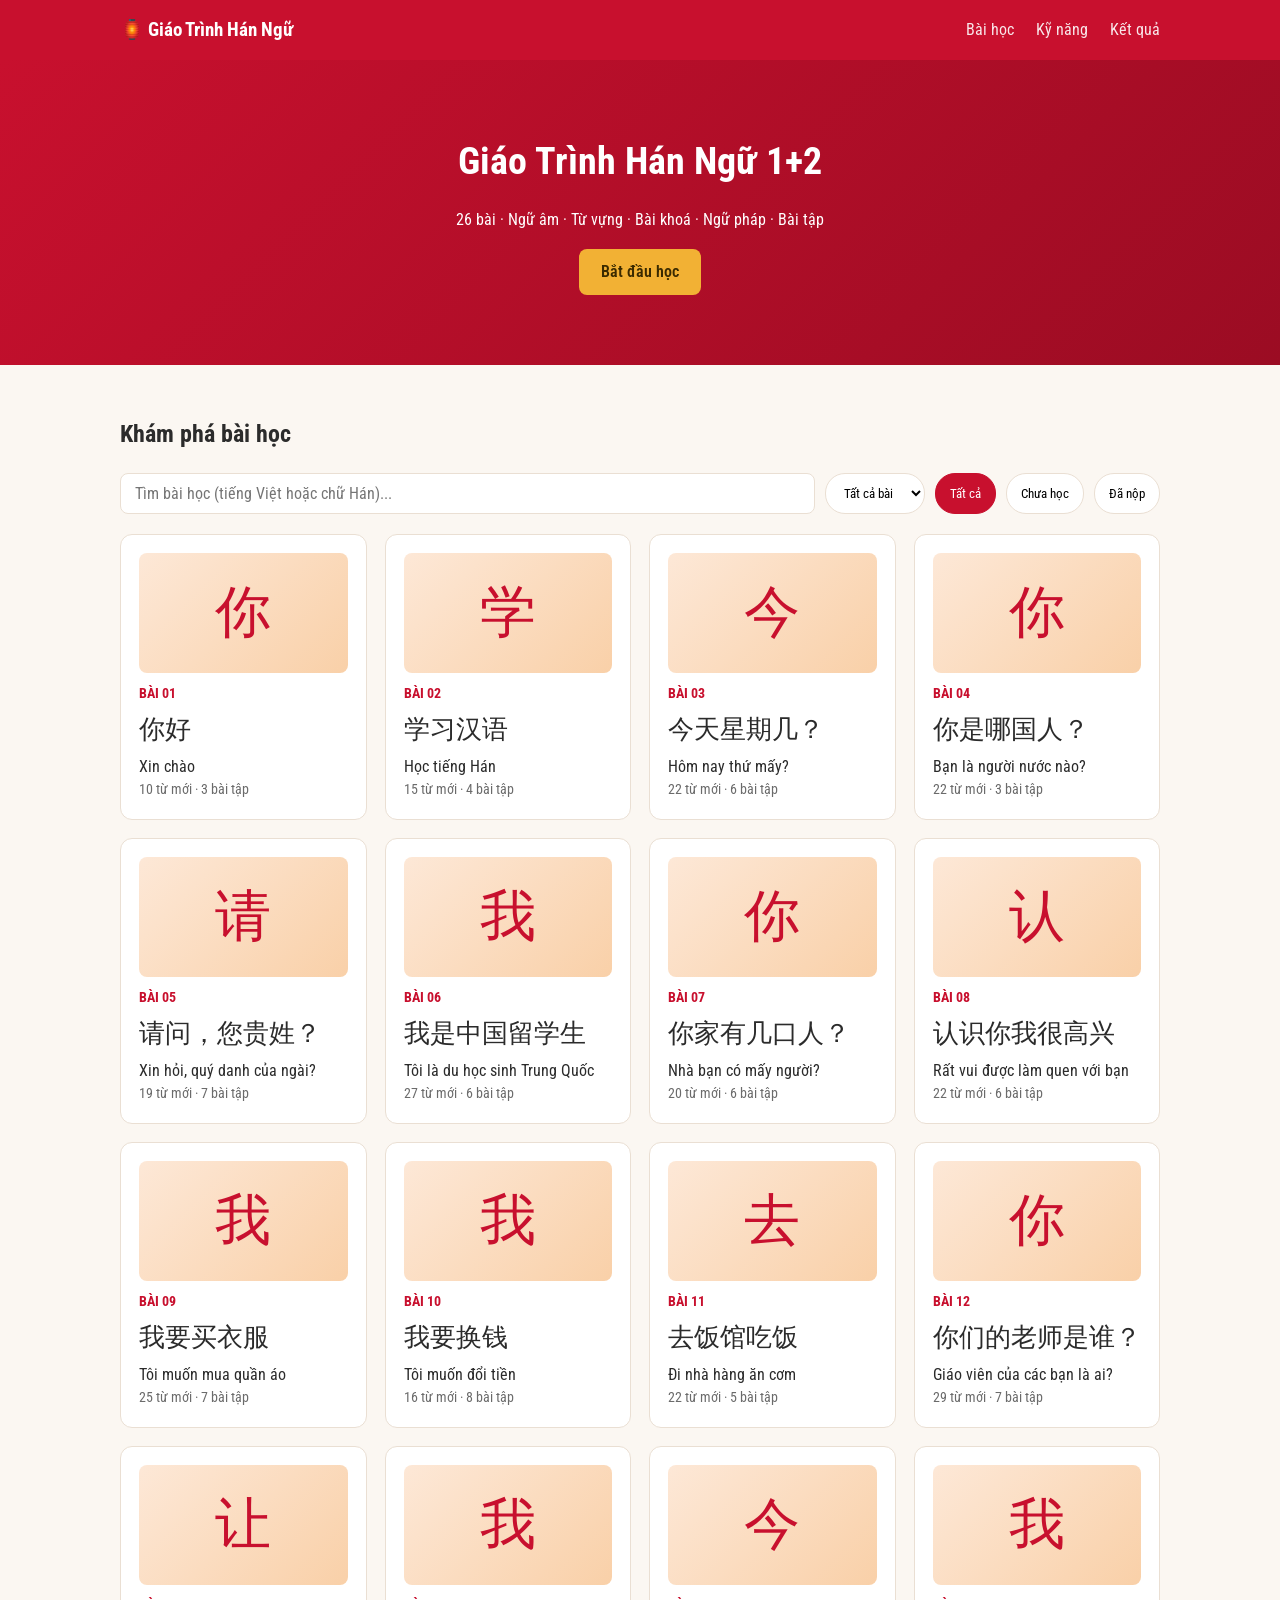
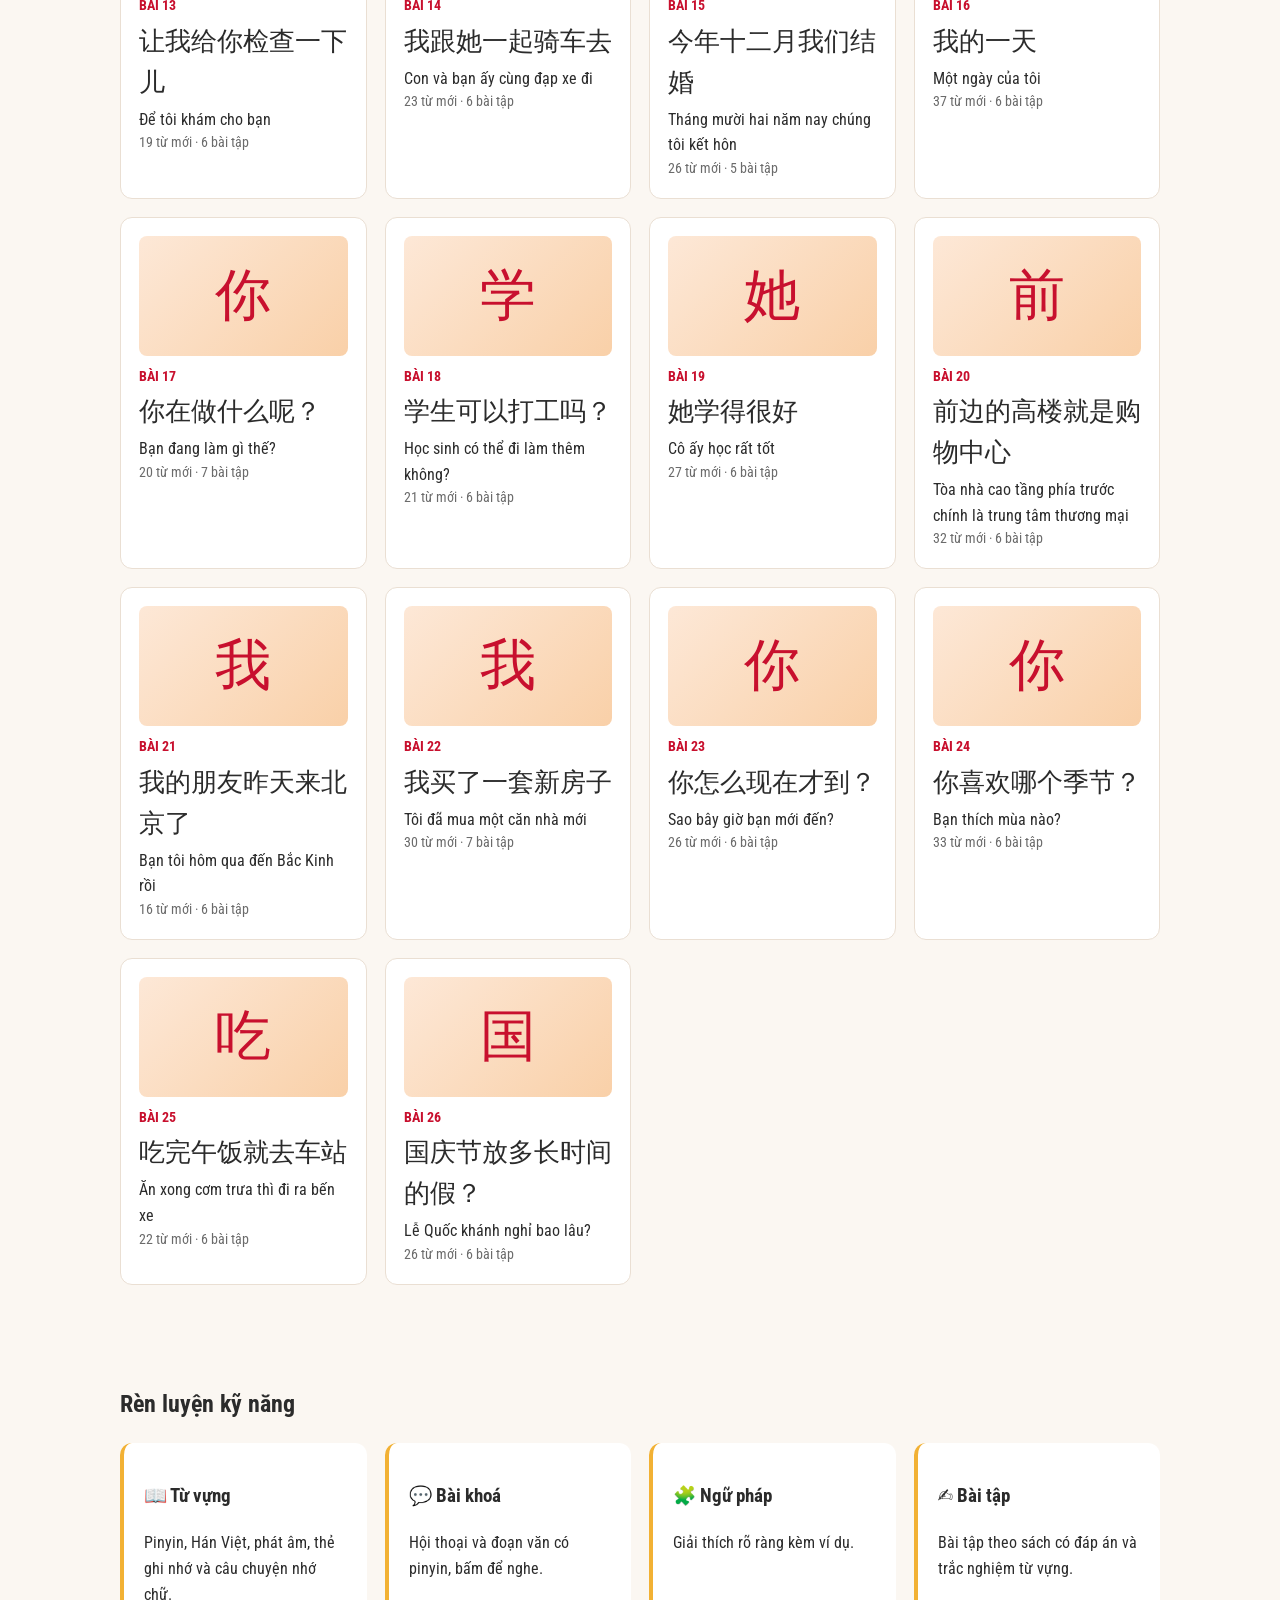
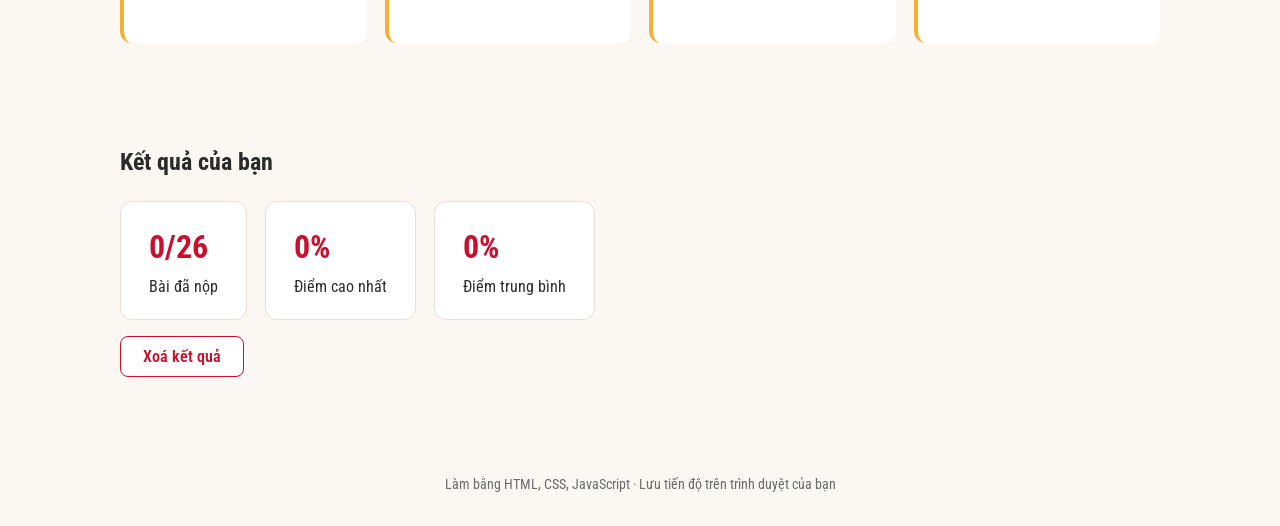
==== index.html @ 161ef657 "Add files via upload" ====
<!DOCTYPE html>
<html lang="vi">
<head>
  <meta charset="UTF-8">
  <meta name="viewport" content="width=device-width, initial-scale=1.0">
  <title>Giáo Trình Hán Ngữ</title>
  <link rel="preconnect" href="https://fonts.googleapis.com">
  <link rel="preconnect" href="https://fonts.gstatic.com" crossorigin>
  <link rel="stylesheet" href="https://fonts.googleapis.com/css2?family=Roboto+Condensed:wght@400;600;700&display=swap">
  <link rel="stylesheet" href="style.css?v=5">
</head>
<body>
  <header>
    <div class="container">
      <a class="logo" href="index.html">🏮 Giáo Trình Hán Ngữ</a>
      <nav>
        <a href="#lessons">Bài học</a>
        <a href="#skills">Kỹ năng</a>
        <a href="#results">Kết quả</a>
      </nav>
    </div>
  </header>

  <div class="hero">
    <div class="container">
      <h1>Giáo Trình Hán Ngữ 1+2</h1>
      <p>26 bài · Ngữ âm · Từ vựng · Bài khoá · Ngữ pháp · Bài tập</p>
      <a class="btn" href="#lessons">Bắt đầu học</a>
    </div>
  </div>

  <main class="container">
    <section id="lessons">
      <h2>Khám phá bài học</h2>
      <div class="toolbar">
        <input id="search" type="search" placeholder="Tìm bài học (tiếng Việt hoặc chữ Hán)...">
        <select id="levelSelect" class="chip"></select>
        <button class="chip active" data-filter="all">Tất cả</button>
        <button class="chip" data-filter="todo">Chưa học</button>
        <button class="chip" data-filter="done">Đã nộp</button>
      </div>
      <div id="lessonGrid" class="grid"></div>
      <p id="empty" class="empty" hidden>Không có bài học phù hợp.</p>
    </section>

    <section id="skills">
      <h2>Rèn luyện kỹ năng</h2>
      <div class="skills">
        <div class="skill"><h3>📖 Từ vựng</h3><p>Pinyin, Hán Việt, phát âm, thẻ ghi nhớ và câu chuyện nhớ chữ.</p></div>
        <div class="skill"><h3>💬 Bài khoá</h3><p>Hội thoại và đoạn văn có pinyin, bấm để nghe.</p></div>
        <div class="skill"><h3>🧩 Ngữ pháp</h3><p>Giải thích rõ ràng kèm ví dụ.</p></div>
        <div class="skill"><h3>✍️ Bài tập</h3><p>Bài tập theo sách có đáp án và trắc nghiệm từ vựng.</p></div>
      </div>
    </section>

    <section id="results">
      <h2>Kết quả của bạn</h2>
      <div class="stats">
        <div class="stat"><b id="statDone">0</b>Bài đã nộp</div>
        <div class="stat"><b id="statBest">0%</b>Điểm cao nhất</div>
        <div class="stat"><b id="statAvg">0%</b>Điểm trung bình</div>
      </div>
      <p><button class="btn secondary" id="resetBtn">Xoá kết quả</button></p>
    </section>
  </main>

  <footer>Làm bằng HTML, CSS, JavaScript · Lưu tiến độ trên trình duyệt của bạn</footer>

  <script src="data/index.js"></script>
  <script src="app.js"></script>
</body>
</html>
---- style.css ----
:root {
  --red: #c8102e; --red-dark: #9b0c23; --gold: #f2b134;
  --bg: #fbf7f2; --card: #fff; --text: #2b2b2b; --muted: #6b6b6b;
  --line: #eadfd3; --ok: #2e7d32; --bad: #c62828;
}
* { box-sizing: border-box; }
body { margin: 0; font-family: "Roboto Condensed", "Segoe UI", system-ui, sans-serif; background: var(--bg); color: var(--text); line-height: 1.6; }
button, input, select, textarea, pre { font-family: inherit; }
a { color: inherit; }
/* Chữ Hán: Roboto Condensed không có chữ Hán nên trình duyệt tự dùng font Trung bên dưới */
.zh { font-family: "Roboto Condensed", "Noto Sans SC", "Microsoft YaHei", sans-serif; }
.container { max-width: 1080px; margin: 0 auto; padding: 0 20px; }

/* Header */
header { background: var(--red); color: #fff; position: sticky; top: 0; z-index: 10; }
header .container { display: flex; align-items: center; justify-content: space-between; height: 60px; }
.logo { font-weight: 700; font-size: 1.2rem; text-decoration: none; }
nav a { margin-left: 18px; text-decoration: none; opacity: .9; }
nav a:hover { opacity: 1; text-decoration: underline; }

/* Hero */
.hero { background: linear-gradient(135deg, var(--red), var(--red-dark)); color: #fff; padding: 70px 0; text-align: center; }
.hero h1 { font-size: 2.4rem; margin: 0 0 10px; }
.btn { display: inline-block; background: var(--gold); color: #3a2a00; padding: 10px 22px; border-radius: 8px; border: 0; font-weight: 600; text-decoration: none; cursor: pointer; font-size: 1rem; }
.btn.secondary { background: #fff; color: var(--red); border: 1px solid var(--red); }

section { padding: 50px 0; }
h2 { margin-top: 0; }

/* Lessons */
.toolbar { display: flex; flex-wrap: wrap; gap: 10px; margin-bottom: 20px; }
.toolbar input { flex: 1; min-width: 200px; padding: 10px 14px; border: 1px solid var(--line); border-radius: 8px; font-size: 1rem; }
.chip { padding: 8px 14px; border-radius: 20px; border: 1px solid var(--line); background: #fff; cursor: pointer; }
.chip.active { background: var(--red); color: #fff; border-color: var(--red); }
.grid { display: grid; grid-template-columns: repeat(auto-fill, minmax(220px, 1fr)); gap: 18px; }
.card { background: var(--card); border: 1px solid var(--line); border-radius: 12px; padding: 18px; text-decoration: none; transition: transform .15s, box-shadow .15s; display: block; }
.card:hover { transform: translateY(-3px); box-shadow: 0 6px 18px rgba(0,0,0,.08); }
.thumb { width: 100%; height: 120px; object-fit: cover; border-radius: 8px; margin-bottom: 10px; background: linear-gradient(135deg, #fde8d7, #f9d0a8); color: var(--red); font-size: 3.5rem; display: flex; align-items: center; justify-content: center; }
.hw-wrap { display: flex; flex-wrap: wrap; gap: 24px; align-items: flex-start; }
.hw-chars { display: flex; flex-wrap: wrap; gap: 8px; margin-bottom: 14px; }
.hw-char { font-size: 1.4rem; padding: 6px 12px; border: 1px solid var(--line); border-radius: 8px; background: #fff; cursor: pointer; }
.hw-char.active { background: var(--red); color: #fff; border-color: var(--red); }
#hwTarget { background: #fff; border: 2px solid var(--line); border-radius: 12px; }
.hw-buttons { display: flex; flex-wrap: wrap; gap: 8px; margin-top: 12px; }
.table-wrap { overflow-x: auto; margin: 10px 0 16px; }
.md-table { width: auto; min-width: 50%; }
.md-table td { padding: 6px 12px; }
.say { cursor: pointer; }
.say:hover { background: #fff8e8; }
.vocab-hz { font-size: 1.4rem; white-space: nowrap; }
.muted { color: var(--muted); }
.panel h3 { color: var(--red); margin-top: 28px; }
.panel h4 { margin: 18px 0 6px; }
.panel p { margin: 6px 0; }
.zh-line { font-size: 1.15rem; }
.bullet { padding-left: 4px; }
.label { font-weight: 600; color: var(--muted); }
.text-zh { font-size: 1.25rem; }
.dialog .line { border-bottom: 1px dashed var(--line); padding-bottom: 8px; }
.dialog .line:last-child { border-bottom: 0; }
input.blank { width: 90px; border: 0; border-bottom: 2px solid var(--red); background: #fff8e8; font-size: 1rem; padding: 2px 6px; margin: 0 2px; }
.answer-box { width: 100%; padding: 8px 10px; font-size: 1.05rem; border: 1px solid var(--line); border-radius: 8px; margin: 4px 0 10px; font-family: inherit; }
details.answer { margin: 10px 0 24px; }
details.answer summary { cursor: pointer; color: var(--ok); font-weight: 600; }
details.answer pre { background: #f1f8f1; border-radius: 8px; padding: 12px; white-space: pre-wrap; font-size: 1.05rem; }
.opt.picked { outline: 2px solid var(--red); }
.book-page { display: block; max-width: 100%; margin: 0 auto 16px; border: 1px solid var(--line); border-radius: 6px; }
hr { border: 0; border-top: 1px solid var(--line); margin: 24px 0; }
.num { color: var(--red); font-weight: 700; font-size: .85rem; }
.story-grid { display: grid; grid-template-columns: repeat(auto-fill, minmax(260px, 1fr)); gap: 14px; }
.story-card { background: #fff; border: 1px solid var(--line); border-left: 4px solid var(--gold); border-radius: 12px; padding: 14px 16px; }
.story-head { display: flex; align-items: center; gap: 14px; }
.story-hz { font-size: 2.4rem; color: var(--red); line-height: 1.1; }
.story-parts { background: #fff8e8; border-radius: 8px; padding: 6px 10px; margin: 10px 0 6px; font-size: .9rem; }
.story-card summary { cursor: pointer; color: var(--red); font-weight: 600; margin-top: 6px; }
.story-text { margin: 8px 0 0; font-size: .95rem; }
.card .num { color: var(--red); font-weight: 700; font-size: .85rem; }
.card .title { font-size: 1.6rem; margin: 4px 0; }
.card .meta { color: var(--muted); font-size: .85rem; }
.badge { display: inline-block; background: var(--ok); color: #fff; font-size: .75rem; padding: 2px 8px; border-radius: 10px; margin-top: 6px; }
.empty { color: var(--muted); }

.skills { display: grid; grid-template-columns: repeat(auto-fit, minmax(200px, 1fr)); gap: 18px; }
.skill { background: #fff; border-radius: 12px; padding: 20px; border-left: 4px solid var(--gold); }
.stats { display: flex; gap: 18px; flex-wrap: wrap; }
.stat { background: #fff; border-radius: 12px; padding: 20px 28px; border: 1px solid var(--line); }
.stat b { display: block; font-size: 2rem; color: var(--red); }

/* Lesson page */
.tabs { display: flex; gap: 6px; border-bottom: 2px solid var(--line); margin-bottom: 24px; flex-wrap: wrap; }
.tab { padding: 10px 16px; border: 0; background: none; cursor: pointer; font-size: 1rem; border-bottom: 3px solid transparent; margin-bottom: -2px; }
.tab.active { border-color: var(--red); color: var(--red); font-weight: 600; }
.panel { display: none; } .panel.active { display: block; }
table { width: 100%; border-collapse: collapse; background: #fff; border-radius: 10px; overflow: hidden; }
td, th { padding: 10px 12px; border-bottom: 1px solid var(--line); text-align: left; }
.speak { border: 0; background: none; cursor: pointer; font-size: 1.1rem; }
.flash { width: 280px; height: 180px; margin: 20px auto; perspective: 800px; cursor: pointer; }
.flash-inner { position: relative; width: 100%; height: 100%; transition: transform .5s; transform-style: preserve-3d; }
.flash.flipped .flash-inner { transform: rotateY(180deg); }
.face { position: absolute; inset: 0; backface-visibility: hidden; background: #fff; border: 2px solid var(--red); border-radius: 14px; display: flex; flex-direction: column; align-items: center; justify-content: center; }
.face.back { transform: rotateY(180deg); background: #fff8e8; }
.face .big { font-size: 3rem; }
.center { text-align: center; }
.box { background: #fff; border: 1px solid var(--line); border-radius: 12px; padding: 18px; margin-bottom: 16px; }
.py { color: var(--muted); font-size: .9rem; }
.line { display: flex; gap: 10px; margin-bottom: 12px; }
.who { font-weight: 700; color: var(--red); min-width: 24px; }
.opts { display: grid; grid-template-columns: 1fr 1fr; gap: 8px; margin-top: 8px; }
.opt { padding: 10px; border: 1px solid var(--line); border-radius: 8px; background: #fff; cursor: pointer; font-size: 1rem; }
.opt.ok { background: #e8f5e9; border-color: var(--ok); } .opt.bad { background: #ffebee; border-color: var(--bad); }
input.answer { width: 100%; padding: 10px; font-size: 1.1rem; border: 1px solid var(--line); border-radius: 8px; margin-top: 6px; }
.fb-ok { color: var(--ok); } .fb-bad { color: var(--bad); }
.result { font-size: 1.3rem; font-weight: 700; margin-top: 16px; }
footer { text-align: center; padding: 30px; color: var(--muted); font-size: .9rem; }
@media (max-width: 600px) { nav a { margin-left: 10px; font-size: .9rem; } .hero h1 { font-size: 1.8rem; } .opts { grid-template-columns: 1fr; } }
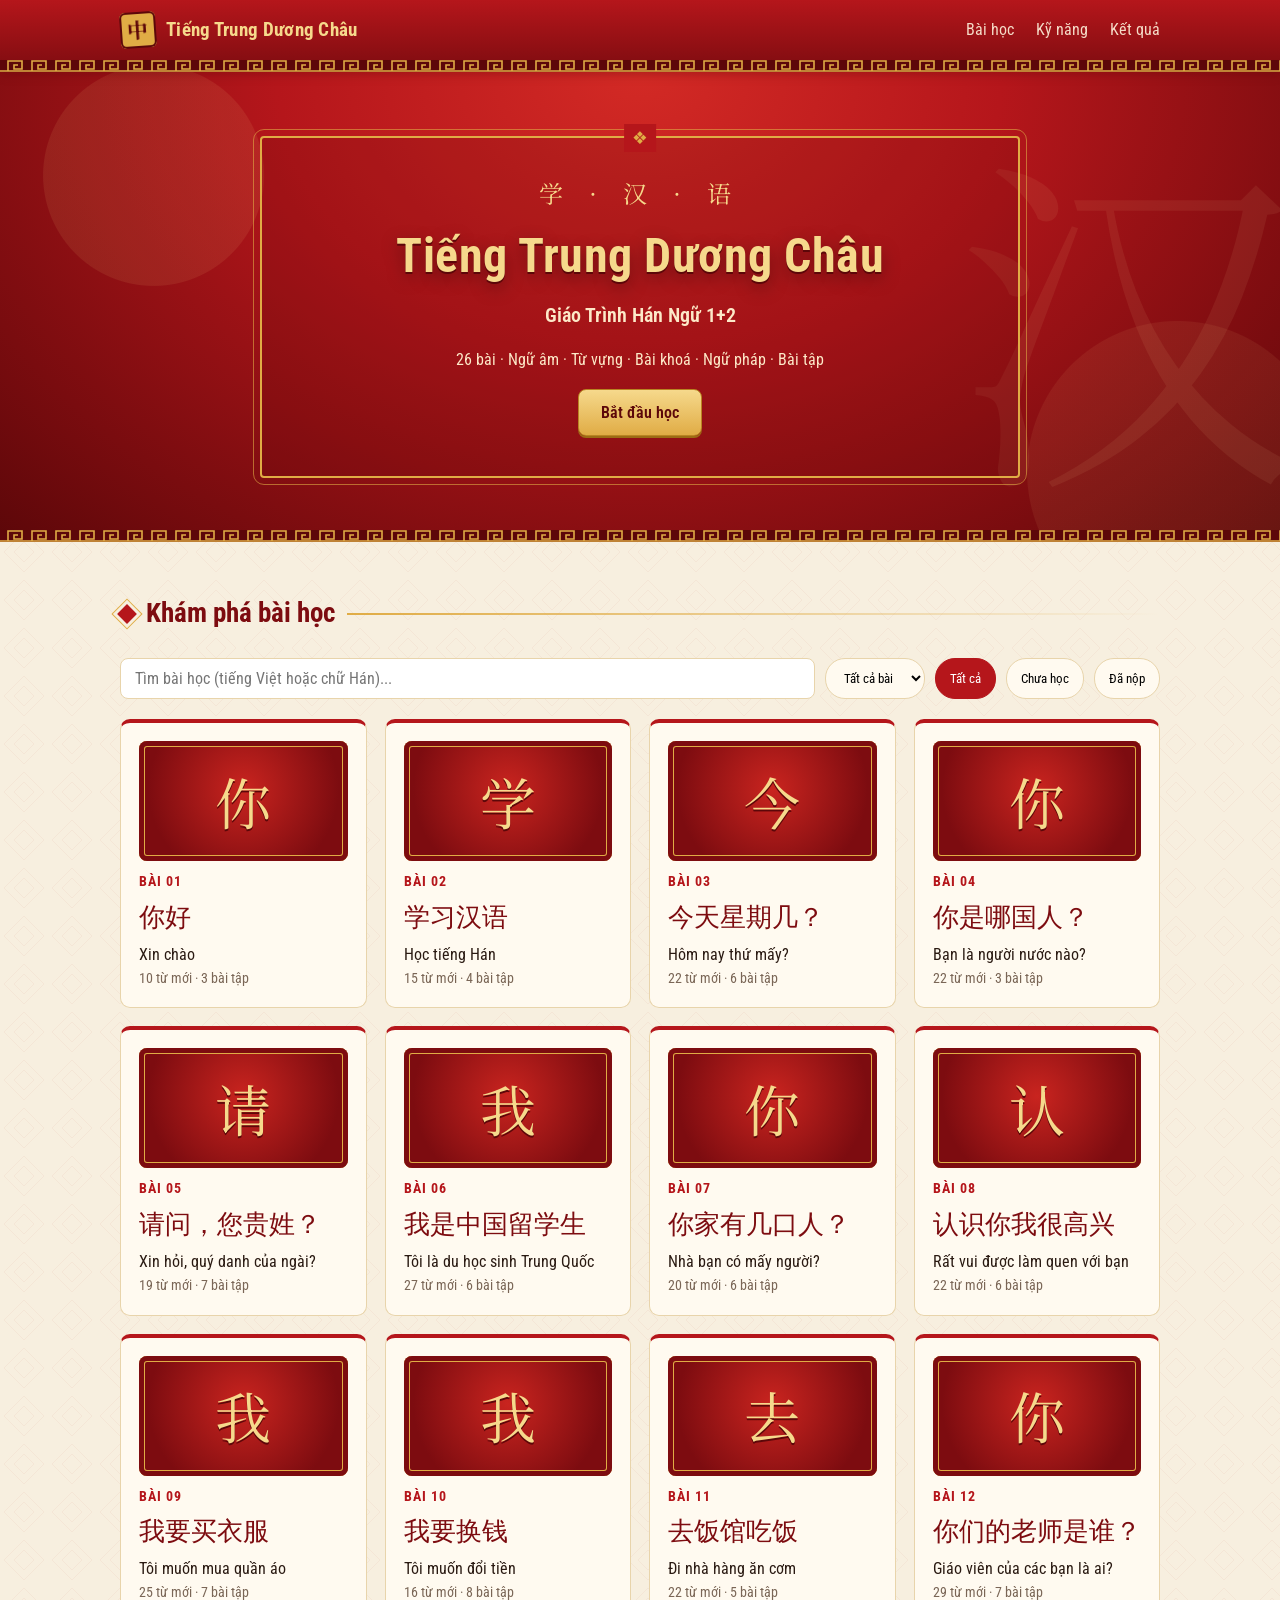
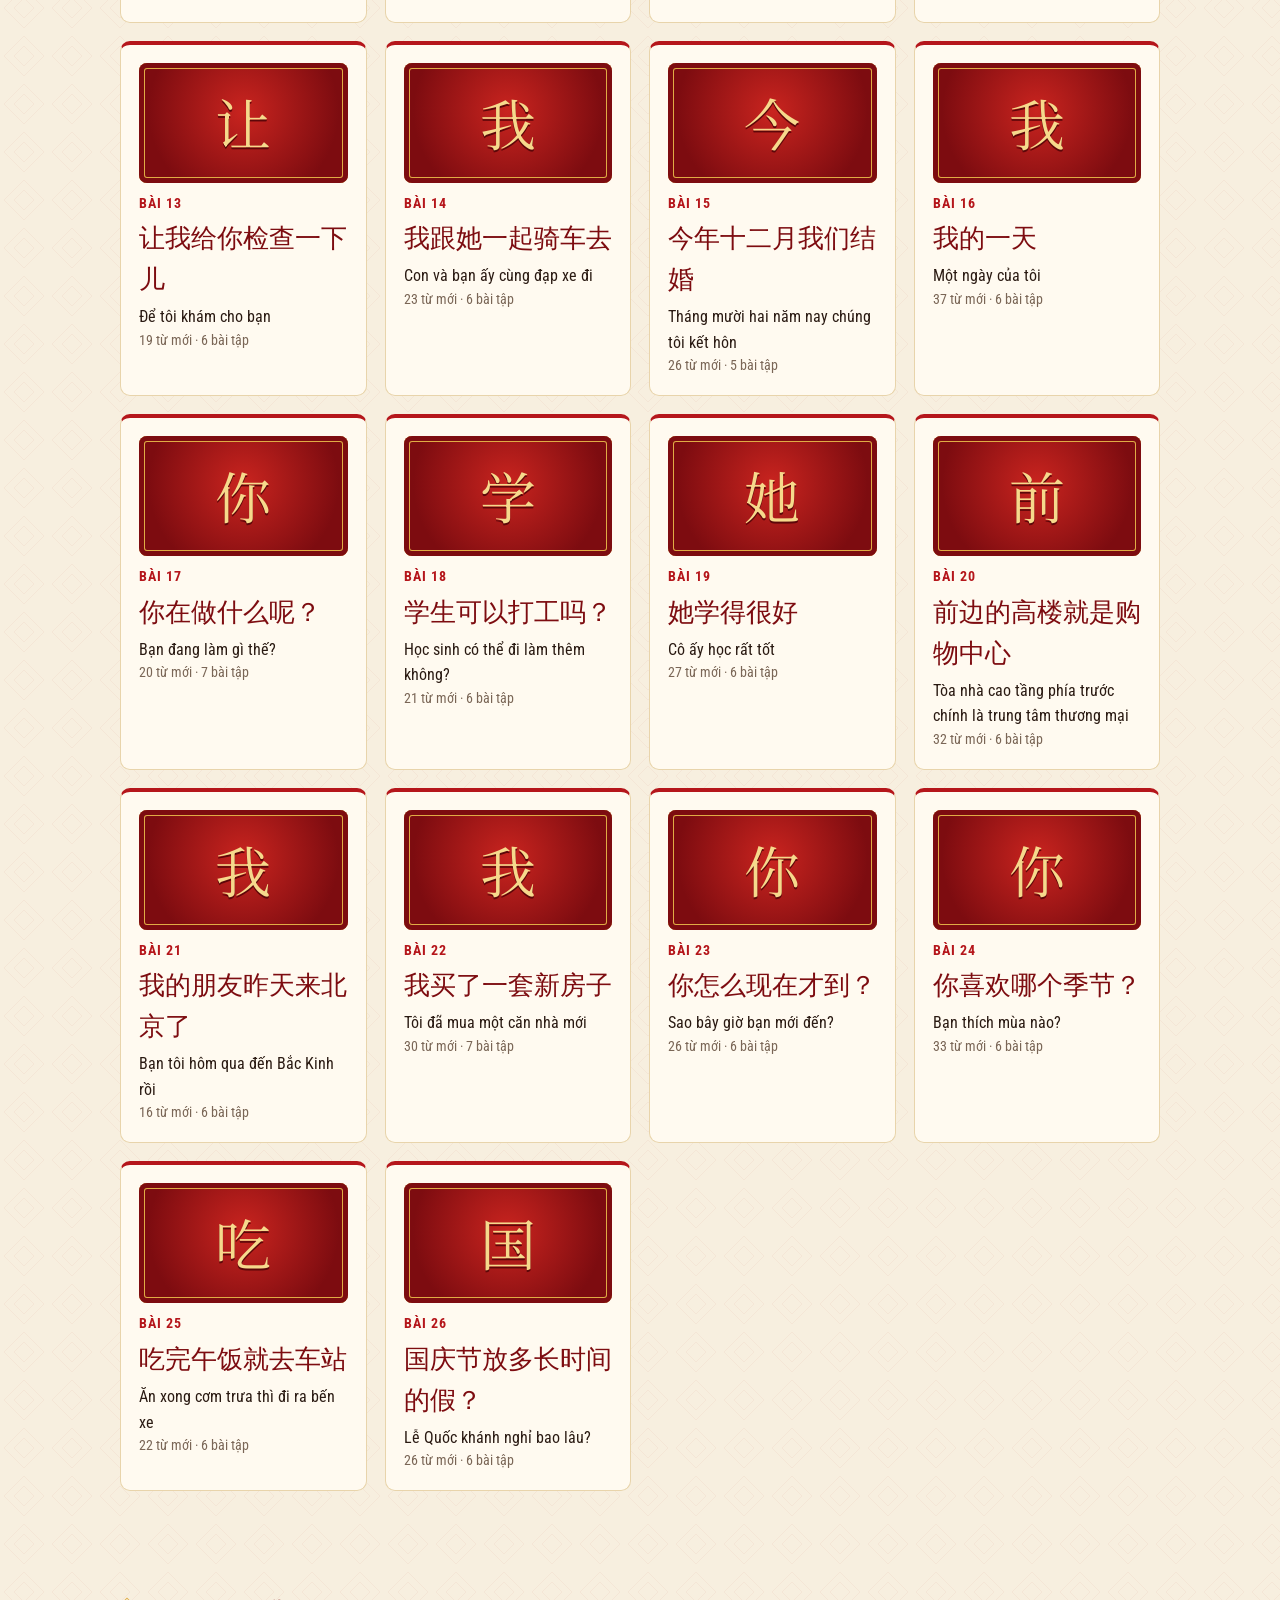
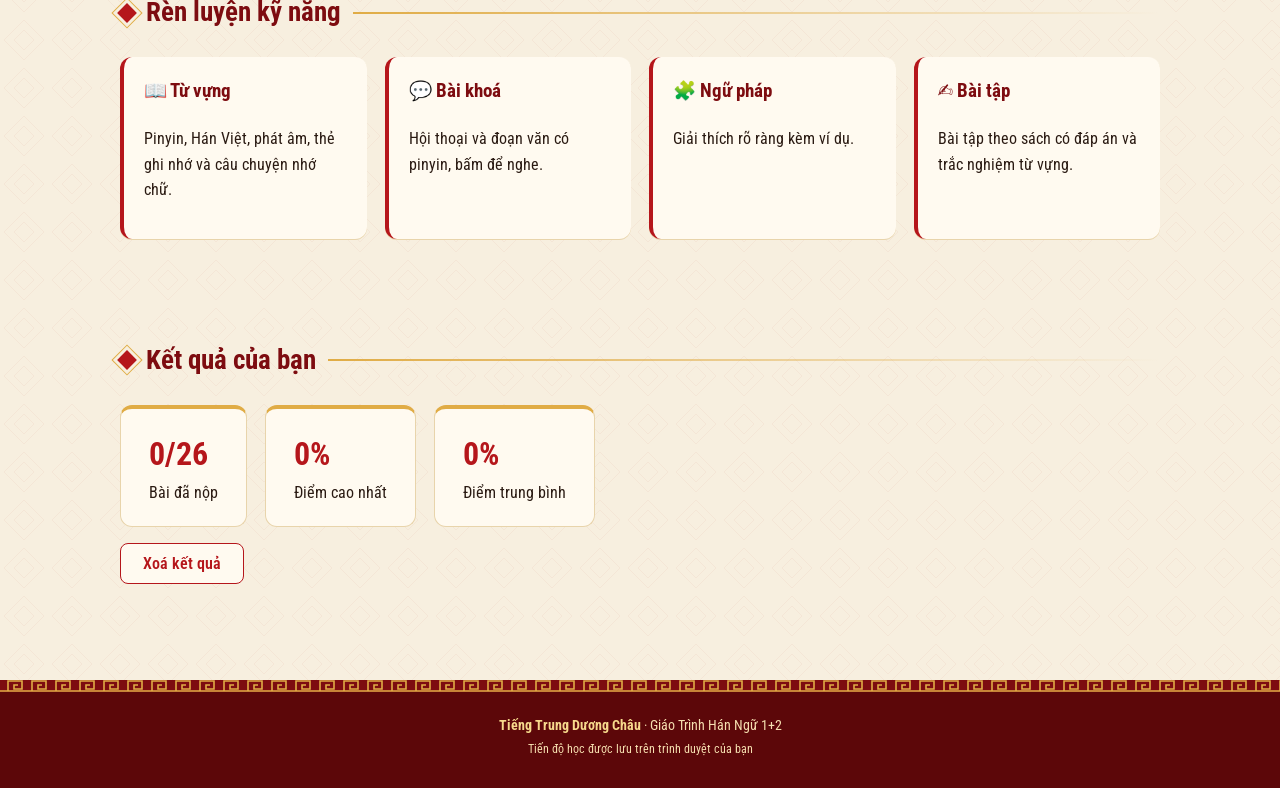
==== commit 81ab7dba: "Add files via upload" ====
--- a/index.html
+++ b/index.html
@@ -3,16 +3,16 @@
 <head>
   <meta charset="UTF-8">
   <meta name="viewport" content="width=device-width, initial-scale=1.0">
-  <title>Giáo Trình Hán Ngữ</title>
+  <title>Tiếng Trung Dương Châu · Giáo Trình Hán Ngữ 1+2</title>
   <link rel="preconnect" href="https://fonts.googleapis.com">
   <link rel="preconnect" href="https://fonts.gstatic.com" crossorigin>
-  <link rel="stylesheet" href="https://fonts.googleapis.com/css2?family=Roboto+Condensed:wght@400;600;700&display=swap">
-  <link rel="stylesheet" href="style.css?v=5">
+  <link rel="stylesheet" href="https://fonts.googleapis.com/css2?family=Roboto+Condensed:wght@400;600;700&family=Noto+Serif+SC:wght@700&display=swap">
+  <link rel="stylesheet" href="style.css?v=8">
 </head>
 <body>
   <header>
     <div class="container">
-      <a class="logo" href="index.html">🏮 Giáo Trình Hán Ngữ</a>
+      <a class="logo" href="index.html"><span class="seal zh">中</span>Tiếng Trung Dương Châu</a>
       <nav>
         <a href="#lessons">Bài học</a>
         <a href="#skills">Kỹ năng</a>
@@ -23,9 +23,13 @@
 
   <div class="hero">
     <div class="container">
-      <h1>Giáo Trình Hán Ngữ 1+2</h1>
-      <p>26 bài · Ngữ âm · Từ vựng · Bài khoá · Ngữ pháp · Bài tập</p>
-      <a class="btn" href="#lessons">Bắt đầu học</a>
+      <div class="hero-frame">
+        <div class="hero-kicker zh">学 · 汉 · 语</div>
+        <h1>Tiếng Trung Dương Châu</h1>
+        <p class="hero-sub">Giáo Trình Hán Ngữ 1+2</p>
+        <p>26 bài · Ngữ âm · Từ vựng · Bài khoá · Ngữ pháp · Bài tập</p>
+        <a class="btn" href="#lessons">Bắt đầu học</a>
+      </div>
     </div>
   </div>
 
@@ -64,7 +68,7 @@
     </section>
   </main>
 
-  <footer>Làm bằng HTML, CSS, JavaScript · Lưu tiến độ trên trình duyệt của bạn</footer>
+  <footer><b>Tiếng Trung Dương Châu</b> · Giáo Trình Hán Ngữ 1+2<br><small>Tiến độ học được lưu trên trình duyệt của bạn</small></footer>
 
   <script src="data/index.js"></script>
   <script src="app.js"></script>
--- a/style.css
+++ b/style.css
@@ -113,3 +113,117 @@
 .result { font-size: 1.3rem; font-weight: 700; margin-top: 16px; }
 footer { text-align: center; padding: 30px; color: var(--muted); font-size: .9rem; }
 @media (max-width: 600px) { nav a { margin-left: 10px; font-size: .9rem; } .hero h1 { font-size: 1.8rem; } .opts { grid-template-columns: 1fr; } }
+
+/* =====================================================================
+   THEME: Đỏ phong cách Trung Quốc
+   (đặt cuối file để ghi đè các kiểu ở trên — muốn bỏ theme thì xoá cả khối này)
+   ===================================================================== */
+:root {
+  --red: #b5161b; --red-dark: #7d0c10; --red-deep: #5c0709;
+  --gold: #e0ac45; --gold-light: #f6d98c;
+  --bg: #f7efdf; --card: #fffaf0; --text: #2a1a12; --muted: #7a6656;
+  --line: #e8d4ab;
+  --fret: url("data:image/svg+xml,%3Csvg xmlns='http://www.w3.org/2000/svg' width='24' height='12' viewBox='0 0 24 12'%3E%3Cpath d='M0 11H24M4 11V1h14v8h-8V5h4' fill='none' stroke='%23e0ac45' stroke-width='1.6'/%3E%3C/svg%3E");
+  --serif-zh: "Noto Serif SC", "SimSun", serif;
+}
+body {
+  background-color: var(--bg);
+  background-image: url("data:image/svg+xml,%3Csvg xmlns='http://www.w3.org/2000/svg' width='48' height='48' viewBox='0 0 48 48'%3E%3Cpath d='M24 4L44 24L24 44L4 24Z M24 14L34 24L24 34L14 24Z' fill='none' stroke='%23b5161b' stroke-opacity='.045'/%3E%3C/svg%3E");
+}
+
+/* Thanh trên cùng */
+header { background: linear-gradient(180deg, var(--red) 0%, var(--red-dark) 100%); box-shadow: 0 2px 10px rgba(92,7,9,.35); }
+header::after { content: ""; display: block; height: 12px; background: var(--fret) repeat-x center / 24px 12px, var(--red-deep); }
+.logo { display: inline-flex; align-items: center; gap: 10px; letter-spacing: .3px; color: var(--gold-light); }
+.seal { display: inline-flex; align-items: center; justify-content: center; width: 36px; height: 36px;
+  font-family: var(--serif-zh); font-size: 1.3rem; color: var(--red-deep); background: var(--gold);
+  border-radius: 6px; box-shadow: inset 0 0 0 2px var(--red-deep), inset 0 0 0 3px var(--gold); transform: rotate(-4deg); }
+nav a { color: #fff3dc; }
+
+/* Ảnh bìa trang chủ */
+.hero { position: relative; overflow: hidden; padding: 64px 0;
+  background:
+    radial-gradient(circle at 12% 22%, rgba(255,215,130,.09) 0 110px, transparent 111px),
+    radial-gradient(circle at 92% 85%, rgba(255,215,130,.07) 0 150px, transparent 151px),
+    radial-gradient(ellipse at 50% 0%, #d32a25 0%, var(--red) 40%, var(--red-deep) 100%); }
+.hero::before { content: "汉"; position: absolute; right: -2%; top: 50%; transform: translateY(-50%);
+  font-family: var(--serif-zh); font-size: 22rem; line-height: 1; color: rgba(255,220,150,.07); pointer-events: none; }
+.hero::after { content: ""; position: absolute; left: 0; right: 0; bottom: 0; height: 12px; background: var(--fret) repeat-x center / 24px 12px, var(--red-deep); }
+.hero-frame { position: relative; max-width: 760px; margin: 0 auto; padding: 36px 24px 40px;
+  border: 2px solid var(--gold); outline: 1px solid rgba(224,172,69,.6); outline-offset: 6px; border-radius: 4px;
+  background: rgba(92,7,9,.18); }
+.hero-frame::before, .hero-frame::after { content: "❖"; position: absolute; top: -14px; color: var(--gold); background: var(--red); padding: 0 8px; font-size: 1.1rem; }
+.hero-frame::before { left: 50%; transform: translateX(-50%); }
+.hero-frame::after { content: none; }
+.hero-kicker { font-family: var(--serif-zh); color: var(--gold-light); font-size: 1.5rem; letter-spacing: 10px; margin-bottom: 6px; }
+.hero h1 { color: var(--gold-light); font-size: 3rem; letter-spacing: .5px; text-shadow: 0 2px 0 var(--red-deep), 0 6px 18px rgba(0,0,0,.35); margin-bottom: 4px; }
+.hero-sub { font-size: 1.25rem; font-weight: 600; color: #fff; margin: 0 0 6px; }
+.hero p { color: #fde9c8; }
+
+/* Nút */
+.btn { background: linear-gradient(180deg, var(--gold-light), var(--gold)); color: var(--red-deep);
+  border: 1px solid #b98422; box-shadow: 0 2px 0 #9c6c14; }
+.btn:hover { filter: brightness(1.05); }
+.btn.secondary { background: var(--card); color: var(--red); border: 1px solid var(--red); box-shadow: none; }
+.btn.secondary:hover { background: #fff1e6; }
+.chip { background: var(--card); }
+.chip.active { background: var(--red); border-color: var(--red); color: #fff; }
+
+/* Tiêu đề mục */
+section > h2 { display: flex; align-items: center; gap: 12px; color: var(--red-dark); font-size: 1.7rem; }
+section > h2::before { content: ""; width: 14px; height: 14px; background: var(--red); transform: rotate(45deg); box-shadow: 0 0 0 3px var(--bg), 0 0 0 4px var(--gold); flex: none; }
+section > h2::after { content: ""; flex: 1; height: 2px; background: linear-gradient(90deg, var(--gold), transparent); }
+
+/* Thẻ bài học */
+.card { background: var(--card); border: 1px solid var(--line); border-top: 4px solid var(--red); border-radius: 10px; }
+.card:hover { box-shadow: 0 10px 24px rgba(125,12,16,.15); border-color: var(--gold); border-top-color: var(--red); }
+.thumb { font-family: var(--serif-zh); color: var(--gold-light);
+  background: radial-gradient(circle at 50% 40%, #c9241f, var(--red-dark) 75%);
+  box-shadow: inset 0 0 0 5px var(--red-dark), inset 0 0 0 6px var(--gold); text-shadow: 0 2px 0 var(--red-deep); }
+.card .num, .num { color: var(--red); letter-spacing: 1px; }
+.card .title { color: var(--red-dark); }
+.badge { background: var(--red); }
+
+.skill { background: var(--card); border-left: 4px solid var(--red); box-shadow: 0 1px 0 var(--line); }
+.skill h3 { color: var(--red-dark); margin-top: 0; }
+.stat { background: var(--card); border-top: 4px solid var(--gold); }
+.stat b { color: var(--red); }
+
+/* Trang bài học */
+#lessonTitle { color: var(--red-dark); }
+.tabs { border-bottom: 2px solid var(--red); gap: 4px; }
+.tab { border: 1px solid transparent; border-bottom: 0; border-radius: 8px 8px 0 0; margin-bottom: 0; color: var(--red-dark); }
+.tab:hover { background: #fbe6cf; }
+.tab.active { background: var(--red); color: #fff; border-color: var(--red); }
+table { background: var(--card); }
+th { background: var(--red); color: #fff3dc; font-weight: 600; }
+td, th { border-bottom-color: var(--line); }
+.box { background: var(--card); }
+.panel h3 { color: var(--red); border-left: 4px solid var(--gold); padding-left: 10px; }
+.who { display: inline-flex; align-items: center; justify-content: center; min-width: 30px; height: 28px; padding: 0 9px; white-space: nowrap;
+  border-radius: 14px; background: var(--red); color: #fff; font-size: .85rem; flex: none; }
+.face { border-color: var(--red); box-shadow: inset 0 0 0 4px var(--card), inset 0 0 0 5px var(--gold); }
+.face.back { background: #fff3dc; }
+.face .big { color: var(--red-dark); font-family: var(--serif-zh); }
+.story-card { background: var(--card); border-left-color: var(--red); }
+.story-hz { font-family: var(--serif-zh); }
+.hw-char.active { background: var(--red); border-color: var(--red); }
+#hwTarget { border-color: var(--gold); background: var(--card); }
+.opt { background: var(--card); }
+details.answer pre { background: #f3f8ee; }
+input.blank { border-bottom-color: var(--red); background: #fff3dc; }
+
+/* Chân trang */
+footer { position: relative; margin-top: 30px; padding: 34px 20px 28px; background: var(--red-deep); color: #f6dfb0; }
+footer::before { content: ""; position: absolute; left: 0; right: 0; top: 0; height: 12px; background: var(--fret) repeat-x center / 24px 12px, var(--red-dark); }
+footer b { color: var(--gold-light); }
+
+/* Trang quản trị */
+.savebar { background: var(--card); border-top: 2px solid var(--gold); }
+
+@media (max-width: 600px) {
+  .hero { padding: 44px 0; } .hero h1 { font-size: 2rem; } .hero::before { font-size: 12rem; }
+  .logo { font-size: 1rem; white-space: nowrap; } .seal { width: 30px; height: 30px; font-size: 1.1rem; }
+  header .container { height: auto; flex-wrap: wrap; gap: 4px 12px; padding-top: 8px; padding-bottom: 8px; }
+  nav { display: flex; gap: 14px; } nav a { margin: 0; white-space: nowrap; }
+}
